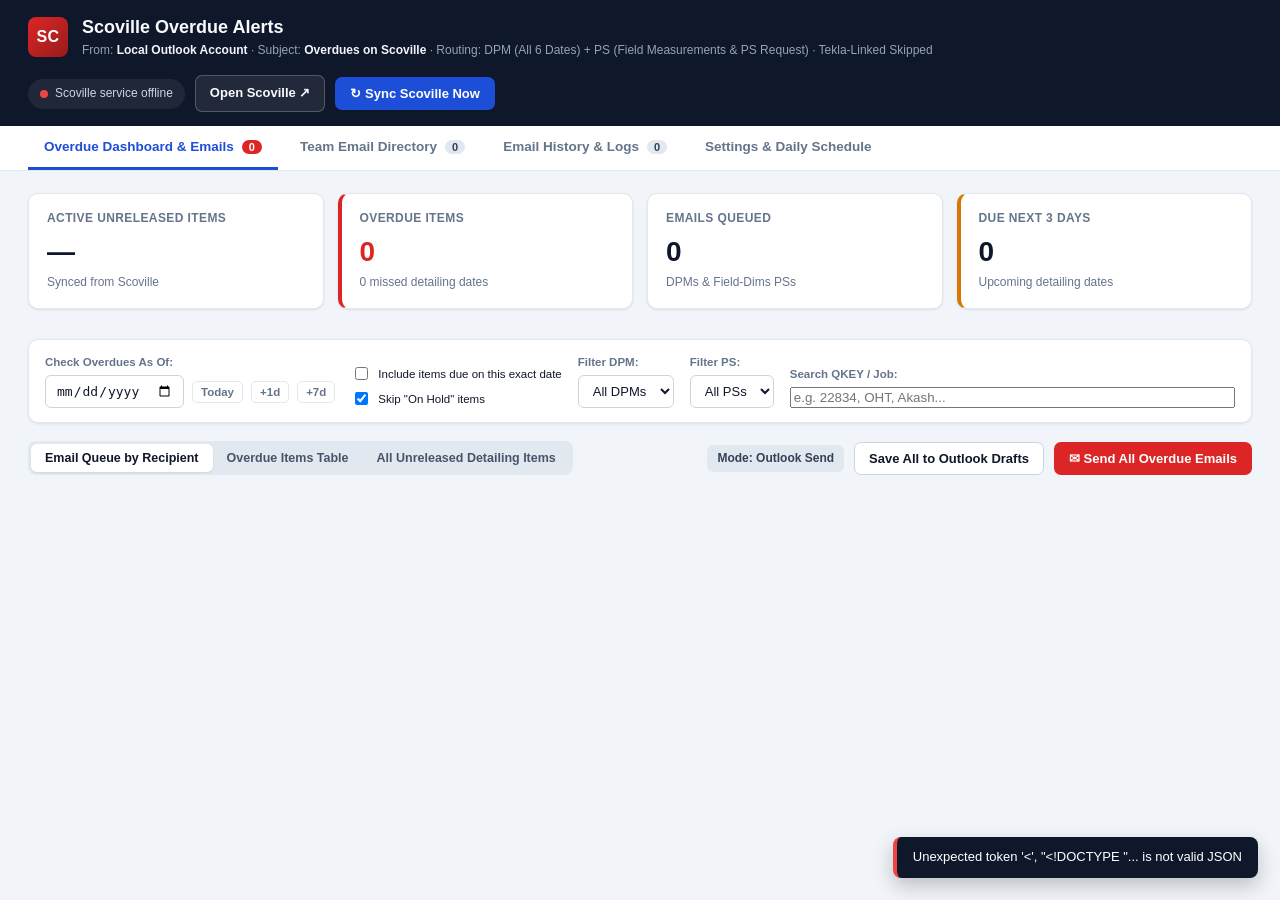
==== index.html @ 642a8f06 "Prevent browser password-manager autofill in search box and register Windows Startup auto-start" ====
<!DOCTYPE html>
<html lang="en">
<head>
  <meta charset="UTF-8" />
  <meta name="viewport" content="width=device-width, initial-scale=1.0" />
  <title>Scoville Overdue Detailing Alerts — QIWorks</title>
  <link rel="stylesheet" href="./static/style.css?v=6" />
</head>
<body>
  <header class="topbar">
    <div class="topbar-brand">
      <div class="brand-badge">SC</div>
      <div>
        <h1>Scoville Overdue Alerts</h1>
        <p class="subtitle">
          From: <strong id="hdrFromEmail">Local Outlook Account</strong> &middot;
          Subject: <strong id="hdrSubject">Overdues on Scoville</strong> &middot;
          Routing: <span>DPM (All 6 Dates) + PS (Field Measurements &amp; PS Request) &middot; Tekla-Linked Skipped</span>
        </p>
      </div>
    </div>
    <div class="topbar-actions">
      <div class="sync-meta">
        <span class="dot" id="syncStatusDot"></span>
        <span id="lastSyncText">Syncing Scoville...</span>
      </div>
      <a id="btnDownloadHelper" href="https://github.com/QIW-Detailing/Scoville-Overdue-Alerts/archive/refs/heads/main.zip" class="btn btn-outline" style="display:none;" title="Optional: Download &amp; run Setup-This-PC.bat once for live Scoville sync &amp; 1-click Outlook send">
        &#x2B07; PC Live-Sync Helper (.zip)
      </a>
      <a id="openScovilleLink" href="http://scoville:7555/admin/hot" target="_blank" rel="noopener" class="btn btn-outline">
        Open Scoville &nearr;
      </a>
      <button id="btnSyncNow" class="btn btn-primary">
        &#x21bb; Sync Scoville Now
      </button>
    </div>
  </header>

  <nav class="tabs-nav">
    <button class="tab-btn active" data-tab="dashboard">
      Overdue Dashboard &amp; Emails <span class="tab-pill" id="tabOverdueCount">0</span>
    </button>
    <button class="tab-btn" data-tab="directory">
      Team Email Directory <span class="tab-pill neutral" id="tabDirCount">0</span>
    </button>
    <button class="tab-btn" data-tab="logs">
      Email History &amp; Logs <span class="tab-pill neutral" id="tabLogsCount">0</span>
    </button>
    <button class="tab-btn" data-tab="settings">
      Settings &amp; Daily Schedule
    </button>
  </nav>

  <div id="toastContainer" class="toast-container"></div>

  <main class="container">
    <!-- TAB 1: DASHBOARD -->
    <section id="tab-dashboard" class="tab-panel active">
      <!-- KPI Strip -->
      <div class="kpi-grid">
        <div class="kpi-card">
          <div class="kpi-label">Active Unreleased Items</div>
          <div class="kpi-value" id="kpiTotalItems">—</div>
          <div class="kpi-foot" id="kpiOnHoldNote">Synced from Scoville</div>
        </div>
        <div class="kpi-card alert">
          <div class="kpi-label">Overdue Items</div>
          <div class="kpi-value" id="kpiOverdueItems">0</div>
          <div class="kpi-foot" id="kpiOverdueMilestones">0 missed detailing dates</div>
        </div>
        <div class="kpi-card">
          <div class="kpi-label">Emails Queued</div>
          <div class="kpi-value" id="kpiPacketsCount">0</div>
          <div class="kpi-foot">DPMs &amp; Field-Dims PSs</div>
        </div>
        <div class="kpi-card warn">
          <div class="kpi-label">Due Next 3 Days</div>
          <div class="kpi-value" id="kpiDueSoon">0</div>
          <div class="kpi-foot">Upcoming detailing dates</div>
        </div>
      </div>

      <!-- Milestone Breakdown Pills -->
      <div class="milestone-strip" id="milestoneBreakdownStrip"></div>

      <!-- Controls Bar -->
      <div class="controls-bar">
        <div class="control-group">
          <label for="asOfDateInput">Check Overdues As Of:</label>
          <div class="inline-row">
            <input type="date" id="asOfDateInput" />
            <button type="button" class="btn btn-xs btn-ghost" id="btnDateToday" title="Reset to Today">Today</button>
            <button type="button" class="btn btn-xs btn-ghost" id="btnDateTomorrow" title="Simulate Tomorrow (+1d)">+1d</button>
            <button type="button" class="btn btn-xs btn-ghost" id="btnDatePlus7" title="Simulate +7 Days Out to preview upcoming overdues">+7d</button>
          </div>
        </div>

        <div class="control-group checkboxes-col">
          <label class="chk-label">
            <input type="checkbox" id="chkIncludeDueToday" />
            <span>Include items due on this exact date</span>
          </label>
          <label class="chk-label">
            <input type="checkbox" id="chkExcludeOnHold" checked />
            <span>Skip "On Hold" items</span>
          </label>
        </div>

        <div class="control-group">
          <label for="filterDpm">Filter DPM:</label>
          <select id="filterDpm"><option value="">All DPMs</option></select>
        </div>

        <div class="control-group">
          <label for="filterPs">Filter PS:</label>
          <select id="filterPs"><option value="">All PSs</option></select>
        </div>

        <div class="control-group grow">
          <label for="filterSearch">Search QKEY / Job:</label>
          <input type="search" id="filterSearch" name="qkey_job_search_box" autocomplete="off" readonly onfocus="this.removeAttribute('readonly');" placeholder="e.g. 22834, OHT, Akash..." />
        </div>
      </div>

      <!-- Sub-view Toggle & Bulk Send -->
      <div class="subview-header">
        <div class="segmented">
          <button class="seg-btn active" data-subview="packets">Email Queue by Recipient</button>
          <button class="seg-btn" data-subview="overdue-table">Overdue Items Table</button>
          <button class="seg-btn" data-subview="all-table">All Unreleased Detailing Items</button>
        </div>
        <div class="bulk-send-actions">
          <span class="mode-indicator" id="activeDeliveryBadge">Mode: Outlook Send</span>
          <button id="btnDraftAll" class="btn btn-outline" title="Create ready-to-review drafts in your local Outlook Drafts folder">
            Save All to Outlook Drafts
          </button>
          <button id="btnSendAll" class="btn btn-danger">
            &#x2709; Send All Overdue Emails
          </button>
        </div>
      </div>

      <!-- Subview 1: Recipient Email Queue -->
      <div id="subview-packets" class="subview-panel active">
        <div id="packetsContainer" class="packets-grid"></div>
      </div>

      <!-- Subview 2 & 3: Items Table -->
      <div id="subview-table" class="subview-panel">
        <div class="table-wrap">
          <table class="data-table">
            <thead>
              <tr id="itemsTableHeadRow">
                <th>QKEY</th>
                <th>Job # &amp; Site</th>
                <th>Category / Sub Category</th>
                <th>DPM / PS</th>
                <th>Field Dims (FM)<br><small>DPM + PS</small></th>
                <th>DWG Complete<br><small>DPM</small></th>
                <th>Engineer Calcs<br><small>DPM</small></th>
                <th>Approval Subm.<br><small>DPM</small></th>
                <th>Release to Shop<br><small>DPM</small></th>
                <th>PS Request<br><small>DPM + PS</small></th>
                <th>Scoville</th>
              </tr>
            </thead>
            <tbody id="itemsTableBody"></tbody>
          </table>
        </div>
      </div>
    </section>

    <!-- TAB 2: TEAM DIRECTORY -->
    <section id="tab-directory" class="tab-panel">
      <div class="panel-card">
        <div class="panel-header">
          <div>
            <h2>Team Email Directory (DPM &amp; PS)</h2>
            <p class="muted">
              Scoville only stores first names. All discovered DPMs and PSs default to <strong>akanday@qiworks.com</strong> right now — update individual emails below whenever you're ready and click <strong>Save Directory</strong>.
            </p>
          </div>
          <div class="inline-row">
            <button id="btnSetAllDefaultEmail" class="btn btn-outline">Reset All to Default Email</button>
            <button id="btnSaveDirectory" class="btn btn-primary">Save Directory Changes</button>
          </div>
        </div>

        <div class="add-person-bar">
          <input type="text" id="newPersonName" placeholder="Add Name (exact match in Scoville)" />
          <input type="email" id="newPersonEmail" placeholder="person@qiworks.com" />
          <label class="chk-label"><input type="checkbox" id="newPersonDpm" checked /> DPM</label>
          <label class="chk-label"><input type="checkbox" id="newPersonPs" /> PS</label>
          <button id="btnAddPerson" class="btn btn-outline">+ Add Person</button>
        </div>

        <div class="table-wrap">
          <table class="data-table">
            <thead>
              <tr>
                <th>Scoville Name</th>
                <th>Roles Seen in Scoville</th>
                <th>Notification Rule</th>
                <th>Email Address</th>
                <th>Receive Alerts</th>
              </tr>
            </thead>
            <tbody id="directoryTableBody"></tbody>
          </table>
        </div>
      </div>
    </section>

    <!-- TAB 3: EMAIL LOGS -->
    <section id="tab-logs" class="tab-panel">
      <div class="panel-card">
        <div class="panel-header">
          <div>
            <h2>Sent, Draft &amp; Test Email History</h2>
            <p class="muted">Audit trail of every overdue alert sent, drafted in Outlook, or previewed.</p>
          </div>
          <div class="inline-row">
            <button id="btnClearErrorLogs" class="btn btn-outline">Clear Failed Logs</button>
            <button id="btnClearAllLogs" class="btn btn-danger">Clear All History</button>
            <button id="btnRefreshLogs" class="btn btn-outline">Refresh Logs</button>
          </div>
        </div>
        <div class="table-wrap">
          <table class="data-table">
            <thead>
              <tr>
                <th>Time</th>
                <th>Recipient</th>
                <th>To</th>
                <th>From</th>
                <th>Subject</th>
                <th>Items (QKEYs)</th>
                <th>Method / Status</th>
                <th>Actions</th>
              </tr>
            </thead>
            <tbody id="logsTableBody"></tbody>
          </table>
        </div>
      </div>
    </section>

    <!-- TAB 4: SETTINGS -->
    <section id="tab-settings" class="tab-panel">
      <div class="settings-grid">
        <div class="panel-card">
          <h3>Email Sender &amp; Delivery Method</h3>
          <p class="muted">Automatically sends from whichever Microsoft Outlook account is signed in on this computer.</p>

          <div class="form-row">
            <label>Optional Override "From" Email (leave blank to use signed-in Local Outlook)</label>
            <input type="email" id="setFromEmail" placeholder="Leave blank — uses local signed-in Outlook account" />
          </div>
          <div class="form-row">
            <label>From Display Name</label>
            <input type="text" id="setFromName" value="Scoville Detailing Alerts" />
          </div>
          <div class="form-row">
            <label>Email Subject</label>
            <input type="text" id="setEmailSubject" value="Overdues on Scoville" />
          </div>
          <div class="form-row">
            <label>Default / Fallback Recipient Email (for new DPM/PS names)</label>
            <input type="email" id="setDefaultEmail" value="akanday@qiworks.com" />
          </div>
          <div class="form-row">
            <label>Optional CC Emails (comma-separated)</label>
            <input type="text" id="setCcEmails" placeholder="e.g. manager@qiworks.com" />
          </div>
          <div class="form-row">
            <label>Email Grouping</label>
            <select id="setGroupingMode">
              <option value="digest">One Combined Digest Email per Person (Recommended)</option>
              <option value="per_item">Separate Email per Overdue QKEY Item</option>
            </select>
          </div>
          <div class="form-row">
            <label>Primary Delivery Method</label>
            <select id="setDeliveryMode">
              <option value="outlook_send">Local Microsoft Outlook Desktop — Send Immediately</option>
              <option value="outlook_draft">Local Microsoft Outlook Desktop — Save to Drafts Folder</option>
              <option value="smtp">SMTP Server (Microsoft 365 / Exchange Relay)</option>
              <option value="dry_run">Dry-Run / Log Only (Safe Testing Mode)</option>
            </select>
          </div>
          <div class="form-row" id="outlookOptionsBox">
            <label class="chk-label">
              <input type="checkbox" id="setOutlookBehalf" />
              <span>Override sender using "From" email above (leave unchecked to always send from signed-in Local Outlook)</span>
            </label>
            <small class="hint">When unchecked (recommended), emails automatically send from whichever local Outlook account is logged in on this computer.</small>
          </div>

          <div id="smtpOptionsBox" class="smtp-box">
            <h4>SMTP Server Configuration</h4>
            <div class="two-col">
              <div class="form-row">
                <label>SMTP Host</label>
                <input type="text" id="setSmtpHost" placeholder="smtp.office365.com" />
              </div>
              <div class="form-row">
                <label>SMTP Port</label>
                <input type="number" id="setSmtpPort" value="587" />
              </div>
            </div>
            <div class="two-col">
              <label class="chk-label"><input type="checkbox" id="setSmtpTls" checked /> Use STARTTLS (Port 587)</label>
              <label class="chk-label"><input type="checkbox" id="setSmtpSsl" /> Use SSL (Port 465)</label>
            </div>
            <div class="two-col">
              <div class="form-row">
                <label>SMTP Username</label>
                <input type="text" id="setSmtpUser" placeholder="detailing@qiworks.com" />
              </div>
              <div class="form-row">
                <label>SMTP Password / App Password</label>
                <input type="password" id="setSmtpPass" placeholder="Leave blank for unauthenticated relay" />
              </div>
            </div>
          </div>

          <hr class="sep" />
          <div class="test-send-box">
            <div>
              <strong>Test Email Delivery Now</strong>
              <p class="muted small">Sends a sample "Overdues on Scoville" email (using QKEY 22834) to verify your setup.</p>
            </div>
            <div class="inline-row">
              <input type="email" id="testEmailTarget" value="akanday@qiworks.com" />
              <button type="button" id="btnSendSampleTest" class="btn btn-outline">Send Sample Test</button>
            </div>
          </div>
        </div>

        <div class="settings-right-col">
          <div class="panel-card">
            <h3>Automatic Daily Schedule</h3>
            <p class="muted">Automatically sync Scoville and send overdue alerts once per day.</p>
            <div class="form-row">
              <label class="chk-label">
                <input type="checkbox" id="setScheduleEnabled" />
                <span><strong>Enable Automatic Daily Overdue Emails</strong></span>
              </label>
            </div>
            <div class="two-col">
              <div class="form-row">
                <label>Daily Send Time (24h Local)</label>
                <input type="time" id="setScheduleTime" value="08:00" />
              </div>
              <div class="form-row" style="justify-content:flex-end;">
                <label class="chk-label">
                  <input type="checkbox" id="setWeekdaysOnly" checked />
                  <span>Weekdays Only (Mon–Fri)</span>
                </label>
              </div>
            </div>
            <p class="hint" id="lastAutoRunHint">Last automatic run: Never</p>
          </div>

          <form class="panel-card" autocomplete="on" onsubmit="return false;">
            <h3>Scoville Connection</h3>
            <p class="muted">Read-only sync credentials for Scoville (`http://scoville:7555`).</p>
            <div class="form-row">
              <label>Scoville Base URL</label>
              <input type="url" id="setScovilleUrl" value="http://scoville:7555" autocomplete="off" />
            </div>
            <div class="form-row">
              <label>Scoville Login Email</label>
              <input type="email" id="setScovilleEmail" name="username" autocomplete="username" placeholder="your.name@qiworks.com" />
            </div>
            <div class="form-row">
              <label>Scoville Password</label>
              <input type="password" id="setScovillePassword" name="password" autocomplete="current-password" placeholder="Enter your Scoville password" />
            </div>
          </form>

          <div class="save-bar">
            <button id="btnSaveSettings" class="btn btn-primary btn-lg">Save All Settings</button>
          </div>
        </div>
      </div>
    </section>
  </main>

  <!-- EMAIL PREVIEW MODAL -->
  <div id="previewModal" class="modal-backdrop hidden">
    <div class="modal-dialog">
      <div class="modal-header">
        <div>
          <h3 id="modalTitle">Email Preview</h3>
          <div class="modal-meta" id="modalMeta"></div>
        </div>
        <div class="inline-row">
          <button id="modalBtnDraft" class="btn btn-outline">Save to Outlook Drafts</button>
          <button id="modalBtnSend" class="btn btn-danger">&#x2709; Send This Email</button>
          <button id="modalBtnClose" class="btn btn-ghost">&#x2715;</button>
        </div>
      </div>
      <div class="modal-body">
        <iframe id="previewIframe" title="Email HTML Preview"></iframe>
      </div>
    </div>
  </div>

  <script src="./static/standalone.js?v=11"></script>
  <script src="./static/app.js?v=11"></script>
</body>
</html>
---- static/style.css ----
:root {
  --bg: #f1f5f9;
  --surface: #ffffff;
  --border: #e2e8f0;
  --border-strong: #cbd5e1;
  --text: #0f172a;
  --text-muted: #64748b;
  --primary: #1d4ed8;
  --primary-hover: #1e40af;
  --danger: #dc2626;
  --danger-hover: #b91c1c;
  --danger-soft: #fef2f2;
  --warn: #d97706;
  --warn-soft: #fffbeb;
  --ok: #15803d;
  --ok-soft: #f0fdf4;
  --radius: 10px;
  --shadow: 0 1px 3px rgba(15, 23, 42, 0.06), 0 1px 2px rgba(15, 23, 42, 0.04);
}

* {
  box-sizing: border-box;
}

body {
  margin: 0;
  font-family: "Segoe UI", -apple-system, BlinkMacSystemFont, Roboto, sans-serif;
  background: var(--bg);
  color: var(--text);
  font-size: 14px;
  line-height: 1.45;
}

/* Header */
.topbar {
  background: #0f172a;
  color: #f8fafc;
  padding: 14px 28px;
  display: flex;
  align-items: center;
  justify-content: space-between;
  gap: 16px;
  flex-wrap: wrap;
}

.topbar-brand {
  display: flex;
  align-items: center;
  gap: 14px;
}

.brand-badge {
  width: 40px;
  height: 40px;
  border-radius: 8px;
  background: linear-gradient(135deg, #dc2626, #991b1b);
  display: flex;
  align-items: center;
  justify-content: center;
  font-weight: 800;
  font-size: 16px;
  letter-spacing: 0.5px;
  color: #fff;
}

.topbar h1 {
  margin: 0;
  font-size: 18px;
  font-weight: 700;
}

.subtitle {
  margin: 2px 0 0;
  font-size: 12px;
  color: #94a3b8;
}

.subtitle strong {
  color: #f1f5f9;
}

.topbar-actions {
  display: flex;
  align-items: center;
  gap: 10px;
}

.sync-meta {
  display: flex;
  align-items: center;
  gap: 7px;
  font-size: 12px;
  color: #cbd5e1;
  background: rgba(255, 255, 255, 0.07);
  padding: 6px 12px;
  border-radius: 999px;
}

.dot {
  width: 8px;
  height: 8px;
  border-radius: 50%;
  background: #22c55e;
}

.dot.syncing {
  background: #f59e0b;
  animation: pulse 1s infinite;
}

.dot.error {
  background: #ef4444;
}

@keyframes pulse {
  0%, 100% { opacity: 1; }
  50% { opacity: 0.35; }
}

/* Tabs */
.tabs-nav {
  background: var(--surface);
  border-bottom: 1px solid var(--border);
  padding: 0 28px;
  display: flex;
  gap: 6px;
  overflow-x: auto;
}

.tab-btn {
  background: none;
  border: none;
  border-bottom: 3px solid transparent;
  padding: 13px 16px;
  font-size: 13.5px;
  font-weight: 600;
  color: var(--text-muted);
  cursor: pointer;
  display: inline-flex;
  align-items: center;
  gap: 8px;
  transition: color 0.15s, border-color 0.15s;
}

.tab-btn:hover {
  color: var(--text);
}

.tab-btn.active {
  color: var(--primary);
  border-bottom-color: var(--primary);
}

.tab-pill {
  background: var(--danger);
  color: #fff;
  font-size: 11px;
  font-weight: 700;
  padding: 1px 7px;
  border-radius: 999px;
}

.tab-pill.neutral {
  background: #e2e8f0;
  color: #334155;
}

/* Layout */
.container {
  max-width: 1460px;
  margin: 0 auto;
  padding: 22px 28px 48px;
}

.tab-panel {
  display: none;
}

.tab-panel.active {
  display: block;
}

/* Buttons */
.btn {
  display: inline-flex;
  align-items: center;
  justify-content: center;
  gap: 6px;
  padding: 8px 14px;
  border-radius: 7px;
  font-size: 13px;
  font-weight: 600;
  cursor: pointer;
  border: 1px solid transparent;
  text-decoration: none;
  transition: background 0.15s, border-color 0.15s, opacity 0.15s;
}

.btn:disabled {
  opacity: 0.55;
  cursor: not-allowed;
}

.btn-primary {
  background: var(--primary);
  color: #fff;
}

.btn-primary:hover:not(:disabled) {
  background: var(--primary-hover);
}

.btn-danger {
  background: var(--danger);
  color: #fff;
}

.btn-danger:hover:not(:disabled) {
  background: var(--danger-hover);
}

.btn-outline {
  background: var(--surface);
  color: var(--text);
  border-color: var(--border-strong);
}

.topbar .btn-outline {
  background: rgba(255, 255, 255, 0.08);
  color: #f8fafc;
  border-color: rgba(255, 255, 255, 0.22);
}

.btn-outline:hover:not(:disabled) {
  background: #f8fafc;
}

.topbar .btn-outline:hover:not(:disabled) {
  background: rgba(255, 255, 255, 0.16);
}

.btn-ghost {
  background: transparent;
  color: var(--text-muted);
  border-color: var(--border);
}

.btn-ghost:hover:not(:disabled) {
  background: #f1f5f9;
  color: var(--text);
}

.btn-xs {
  padding: 4px 8px;
  font-size: 11.5px;
  border-radius: 5px;
}

.btn-lg {
  padding: 10px 20px;
  font-size: 14px;
}

/* KPI Grid */
.kpi-grid {
  display: grid;
  grid-template-columns: repeat(auto-fit, minmax(220px, 1fr));
  gap: 14px;
  margin-bottom: 14px;
}

.kpi-card {
  background: var(--surface);
  border: 1px solid var(--border);
  border-radius: var(--radius);
  padding: 16px 18px;
  box-shadow: var(--shadow);
}

.kpi-card.alert {
  border-left: 4px solid var(--danger);
}

.kpi-card.warn {
  border-left: 4px solid var(--warn);
}

.kpi-label {
  font-size: 12px;
  font-weight: 600;
  text-transform: uppercase;
  letter-spacing: 0.4px;
  color: var(--text-muted);
}

.kpi-value {
  font-size: 28px;
  font-weight: 800;
  margin: 4px 0 2px;
}

.kpi-card.alert .kpi-value {
  color: var(--danger);
}

.kpi-foot {
  font-size: 12px;
  color: var(--text-muted);
}

/* Milestone Breakdown Strip */
.milestone-strip {
  display: flex;
  flex-wrap: wrap;
  align-items: center;
  gap: 10px;
  margin-bottom: 16px;
}

.ms-divider {
  width: 2px;
  height: 26px;
  background: var(--border-strong);
  margin: 0 4px;
}

.ms-chip.zero-chip {
  border-color: #c7d2fe;
  background: #f8fafc;
}

.ms-chip.zero-chip.active {
  background: #eef2ff;
  border-color: #4338ca;
  color: #312e81;
  font-weight: 700;
}

.ms-chip .count.zero-hot {
  background: #eef2ff;
  color: #4338ca;
  border: 1px solid #c7d2fe;
}

.badge-zero {
  background: #eef2ff;
  color: #3730a3;
  border: 1px solid #c7d2fe;
}

.ms-chip {
  background: var(--surface);
  border: 1px solid var(--border);
  border-radius: 999px;
  padding: 6px 13px;
  font-size: 12.5px;
  display: inline-flex;
  align-items: center;
  gap: 8px;
  cursor: pointer;
  user-select: none;
  transition: border-color 0.15s, background 0.15s;
}

.ms-chip:hover {
  border-color: var(--primary);
}

.ms-chip.active {
  background: #eff6ff;
  border-color: var(--primary);
  color: var(--primary);
  font-weight: 600;
}

.ms-chip .count {
  background: #e2e8f0;
  color: #334155;
  padding: 1px 7px;
  border-radius: 999px;
  font-weight: 700;
  font-size: 11px;
}

.ms-chip .count.hot {
  background: var(--danger-soft);
  color: var(--danger);
  border: 1px solid #fecaca;
}

/* Controls Bar */
.controls-bar {
  background: var(--surface);
  border: 1px solid var(--border);
  border-radius: var(--radius);
  padding: 14px 16px;
  display: flex;
  flex-wrap: wrap;
  align-items: flex-end;
  gap: 16px;
  margin-bottom: 18px;
  box-shadow: var(--shadow);
}

.control-group {
  display: flex;
  flex-direction: column;
  gap: 5px;
}

.control-group.grow {
  flex: 1;
  min-width: 200px;
}

.control-group label {
  font-size: 11.5px;
  font-weight: 600;
  color: var(--text-muted);
}

.checkboxes-col {
  justify-content: center;
  gap: 6px;
}

.chk-label {
  display: inline-flex;
  align-items: center;
  gap: 7px;
  font-size: 12.5px;
  color: var(--text) !important;
  font-weight: 500 !important;
  cursor: pointer;
}

input[type="text"],
input[type="email"],
input[type="url"],
input[type="password"],
input[type="date"],
input[type="time"],
input[type="number"],
select {
  padding: 7px 10px;
  border: 1px solid var(--border-strong);
  border-radius: 6px;
  font-size: 13px;
  background: #fff;
  color: var(--text);
}

input:focus,
select:focus {
  outline: 2px solid #93c5fd;
  border-color: var(--primary);
}

.inline-row {
  display: flex;
  align-items: center;
  gap: 8px;
  flex-wrap: wrap;
}

/* Subview Header */
.subview-header {
  display: flex;
  align-items: center;
  justify-content: space-between;
  flex-wrap: wrap;
  gap: 12px;
  margin-bottom: 14px;
}

.segmented {
  display: inline-flex;
  background: #e2e8f0;
  padding: 3px;
  border-radius: 8px;
}

.seg-btn {
  border: none;
  background: transparent;
  padding: 7px 14px;
  border-radius: 6px;
  font-size: 12.5px;
  font-weight: 600;
  color: #475569;
  cursor: pointer;
}

.seg-btn.active {
  background: #fff;
  color: var(--text);
  box-shadow: 0 1px 2px rgba(0, 0, 0, 0.08);
}

.bulk-send-actions {
  display: flex;
  align-items: center;
  gap: 10px;
  flex-wrap: wrap;
}

.mode-indicator {
  font-size: 12px;
  font-weight: 600;
  color: #334155;
  background: #e2e8f0;
  padding: 5px 10px;
  border-radius: 6px;
}

.subview-panel {
  display: none;
}

.subview-panel.active {
  display: block;
}

/* Packets Grid */
.packets-grid {
  display: grid;
  grid-template-columns: repeat(auto-fill, minmax(430px, 1fr));
  gap: 14px;
}

.packet-card {
  background: var(--surface);
  border: 1px solid var(--border);
  border-radius: var(--radius);
  padding: 16px 18px;
  box-shadow: var(--shadow);
  display: flex;
  flex-direction: column;
  gap: 12px;
}

.packet-top {
  display: flex;
  justify-content: space-between;
  align-items: flex-start;
  gap: 10px;
}

.packet-title {
  font-size: 15px;
  font-weight: 700;
  margin: 0;
  display: flex;
  align-items: center;
  gap: 8px;
}

.role-tag {
  font-size: 11px;
  padding: 2px 8px;
  border-radius: 999px;
  font-weight: 700;
  background: #dbeafe;
  color: #1e40af;
}

.role-tag.ps {
  background: #ffedd5;
  color: #9a3412;
}

.packet-email {
  font-size: 12.5px;
  color: var(--text-muted);
  margin-top: 2px;
}

.packet-items-list {
  border-top: 1px solid var(--border);
  border-bottom: 1px solid var(--border);
  padding: 8px 0;
  max-height: 220px;
  overflow-y: auto;
  display: flex;
  flex-direction: column;
  gap: 8px;
}

.pkt-item-row {
  display: flex;
  justify-content: space-between;
  align-items: flex-start;
  gap: 10px;
  font-size: 12.5px;
}

.pkt-qkey {
  font-weight: 700;
  color: var(--primary);
  text-decoration: none;
}

.pkt-qkey:hover {
  text-decoration: underline;
}

.pkt-badges {
  display: flex;
  flex-wrap: wrap;
  gap: 4px;
  justify-content: flex-end;
}

.packet-actions {
  display: flex;
  justify-content: flex-end;
  gap: 8px;
}

/* Empty State */
.empty-state {
  grid-column: 1 / -1;
  background: var(--surface);
  border: 1px dashed var(--border-strong);
  border-radius: var(--radius);
  padding: 38px 24px;
  text-align: center;
}

.empty-state h3 {
  margin: 0 0 6px;
  font-size: 17px;
}

.empty-state p {
  margin: 0 auto 14px;
  max-width: 580px;
  color: var(--text-muted);
}

/* Tables */
.panel-card {
  background: var(--surface);
  border: 1px solid var(--border);
  border-radius: var(--radius);
  padding: 20px;
  box-shadow: var(--shadow);
  margin-bottom: 18px;
}

.panel-header {
  display: flex;
  justify-content: space-between;
  align-items: flex-start;
  gap: 16px;
  flex-wrap: wrap;
  margin-bottom: 16px;
}

.panel-header h2, .panel-card h3 {
  margin: 0 0 4px;
}

.muted {
  color: var(--text-muted);
  margin: 0;
}

.small {
  font-size: 12px;
}

.table-wrap {
  background: var(--surface);
  border: 1px solid var(--border);
  border-radius: var(--radius);
  overflow-x: auto;
}

.panel-card .table-wrap {
  border-radius: 8px;
}

.data-table {
  width: 100%;
  border-collapse: collapse;
  font-size: 13px;
}

.data-table th {
  background: #f8fafc;
  color: #475569;
  text-align: left;
  font-size: 11.5px;
  text-transform: uppercase;
  letter-spacing: 0.35px;
  padding: 10px 12px;
  border-bottom: 2px solid var(--border);
  white-space: nowrap;
}

.data-table th small {
  color: #94a3b8;
  font-weight: 500;
  text-transform: none;
}

.data-table td {
  padding: 10px 12px;
  border-bottom: 1px solid var(--border);
  vertical-align: top;
}

.data-table tr:hover td {
  background: #f8fafc;
}

/* Milestone Badges in Table */
.badge {
  display: inline-block;
  padding: 3px 8px;
  border-radius: 5px;
  font-size: 11.5px;
  font-weight: 600;
  white-space: nowrap;
}

.badge-overdue {
  background: var(--danger-soft);
  color: #991b1b;
  border: 1px solid #fecaca;
}

.badge-fm-overdue {
  background: #fff7ed;
  color: #9a3412;
  border: 1px solid #fdba74;
}

.badge-soon {
  background: var(--warn-soft);
  color: #92400e;
  border: 1px solid #fde68a;
}

.badge-ok {
  background: var(--ok-soft);
  color: var(--ok);
  border: 1px solid #bbf7d0;
}

.badge-sched {
  background: #f1f5f9;
  color: #334155;
}

.badge-none {
  color: #94a3b8;
  font-weight: 400;
}

/* Directory */
.add-person-bar {
  display: flex;
  flex-wrap: wrap;
  gap: 10px;
  align-items: center;
  padding: 12px;
  background: #f8fafc;
  border: 1px solid var(--border);
  border-radius: 8px;
  margin-bottom: 14px;
}

/* Settings */
.settings-grid {
  display: grid;
  grid-template-columns: 1.25fr 1fr;
  gap: 18px;
  align-items: start;
}

@media (max-width: 980px) {
  .settings-grid {
    grid-template-columns: 1fr;
  }
}

.form-row {
  display: flex;
  flex-direction: column;
  gap: 5px;
  margin-top: 12px;
}

.form-row label {
  font-size: 12.5px;
  font-weight: 600;
  color: #334155;
}

.two-col {
  display: grid;
  grid-template-columns: 1fr 1fr;
  gap: 12px;
  margin-top: 8px;
}

.smtp-box {
  margin-top: 14px;
  padding: 14px;
  background: #f8fafc;
  border: 1px solid var(--border);
  border-radius: 8px;
}

.smtp-box h4 {
  margin: 0 0 6px;
  font-size: 13px;
}

.hint {
  font-size: 12px;
  color: var(--text-muted);
  margin: 4px 0 0;
}

.sep {
  border: none;
  border-top: 1px solid var(--border);
  margin: 18px 0;
}

.test-send-box {
  display: flex;
  justify-content: space-between;
  align-items: center;
  flex-wrap: wrap;
  gap: 12px;
}

.save-bar {
  display: flex;
  justify-content: flex-end;
}

/* Modal */
.modal-backdrop {
  position: fixed;
  inset: 0;
  background: rgba(15, 23, 42, 0.6);
  display: flex;
  align-items: center;
  justify-content: center;
  padding: 24px;
  z-index: 1000;
}

.modal-backdrop.hidden {
  display: none;
}

.modal-dialog {
  background: var(--surface);
  width: 100%;
  max-width: 1020px;
  height: 86vh;
  border-radius: 12px;
  display: flex;
  flex-direction: column;
  overflow: hidden;
  box-shadow: 0 20px 40px rgba(0, 0, 0, 0.25);
}

.modal-header {
  padding: 14px 20px;
  border-bottom: 1px solid var(--border);
  display: flex;
  justify-content: space-between;
  align-items: center;
  gap: 14px;
}

.modal-header h3 {
  margin: 0;
  font-size: 16px;
}

.modal-meta {
  font-size: 12px;
  color: var(--text-muted);
  margin-top: 3px;
}

.modal-body {
  flex: 1;
  background: #cbd5e1;
}

#previewIframe {
  width: 100%;
  height: 100%;
  border: none;
  background: #f1f5f9;
}

/* Toast */
.toast-container {
  position: fixed;
  bottom: 22px;
  right: 22px;
  display: flex;
  flex-direction: column;
  gap: 8px;
  z-index: 1200;
}

.toast {
  background: #0f172a;
  color: #fff;
  padding: 11px 16px;
  border-radius: 8px;
  font-size: 13px;
  box-shadow: 0 8px 20px rgba(0, 0, 0, 0.22);
  max-width: 420px;
  border-left: 4px solid #3b82f6;
}

.toast.ok {
  border-left-color: #22c55e;
}

.toast.err {
  border-left-color: #ef4444;
}
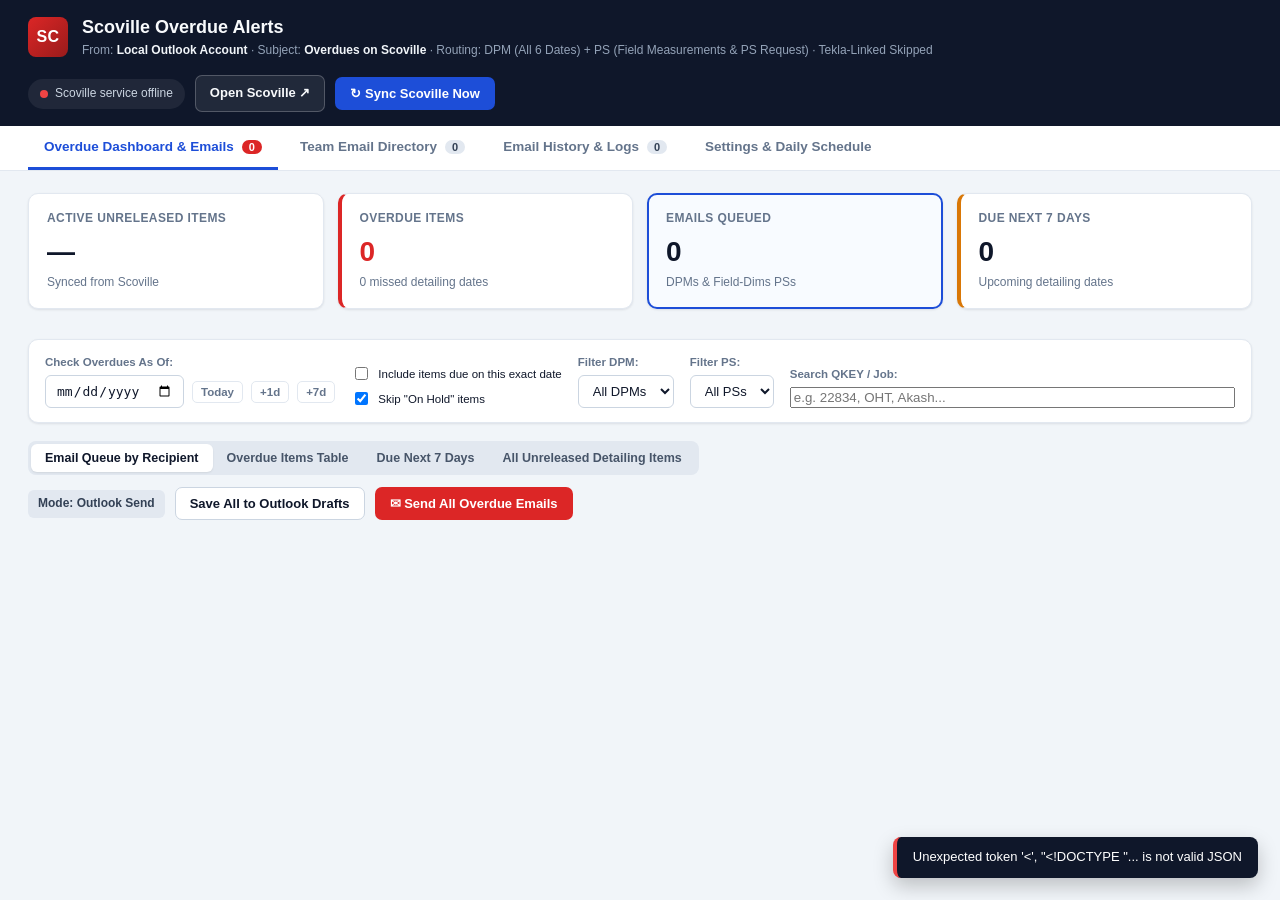
==== commit b7a3eeab: "Make all KPI cards clickable and add Due Next 7 Days default with Custom lookahead window" ====
--- a/index.html
+++ b/index.html
@@ -4,7 +4,7 @@
   <meta charset="UTF-8" />
   <meta name="viewport" content="width=device-width, initial-scale=1.0" />
   <title>Scoville Overdue Detailing Alerts — QIWorks</title>
-  <link rel="stylesheet" href="./static/style.css?v=6" />
+  <link rel="stylesheet" href="./static/style.css?v=7" />
 </head>
 <body>
   <header class="topbar">
@@ -56,27 +56,27 @@
   <main class="container">
     <!-- TAB 1: DASHBOARD -->
     <section id="tab-dashboard" class="tab-panel active">
-      <!-- KPI Strip -->
+      <!-- KPI Strip (Click any card to open its items) -->
       <div class="kpi-grid">
-        <div class="kpi-card">
+        <div class="kpi-card clickable" id="kpiCardActive" data-kpi-subview="all-table" title="Click to view all active unreleased items">
           <div class="kpi-label">Active Unreleased Items</div>
           <div class="kpi-value" id="kpiTotalItems">—</div>
           <div class="kpi-foot" id="kpiOnHoldNote">Synced from Scoville</div>
         </div>
-        <div class="kpi-card alert">
+        <div class="kpi-card alert clickable" id="kpiCardOverdue" data-kpi-subview="overdue-table" title="Click to view overdue items table">
           <div class="kpi-label">Overdue Items</div>
           <div class="kpi-value" id="kpiOverdueItems">0</div>
           <div class="kpi-foot" id="kpiOverdueMilestones">0 missed detailing dates</div>
         </div>
-        <div class="kpi-card">
+        <div class="kpi-card clickable active-kpi" id="kpiCardQueued" data-kpi-subview="packets" title="Click to view queued emails by recipient">
           <div class="kpi-label">Emails Queued</div>
           <div class="kpi-value" id="kpiPacketsCount">0</div>
           <div class="kpi-foot">DPMs &amp; Field-Dims PSs</div>
         </div>
-        <div class="kpi-card warn">
-          <div class="kpi-label">Due Next 3 Days</div>
+        <div class="kpi-card warn clickable" id="kpiCardDueSoon" data-kpi-subview="due-soon-table" title="Click to view items due in the next 7 days (or custom days)">
+          <div class="kpi-label" id="kpiDueSoonLabel">Due Next 7 Days</div>
           <div class="kpi-value" id="kpiDueSoon">0</div>
-          <div class="kpi-foot">Upcoming detailing dates</div>
+          <div class="kpi-foot" id="kpiDueSoonFoot">Upcoming detailing dates</div>
         </div>
       </div>
 
@@ -127,6 +127,7 @@
         <div class="segmented">
           <button class="seg-btn active" data-subview="packets">Email Queue by Recipient</button>
           <button class="seg-btn" data-subview="overdue-table">Overdue Items Table</button>
+          <button class="seg-btn" data-subview="due-soon-table" id="segBtnDueSoon">Due Next 7 Days</button>
           <button class="seg-btn" data-subview="all-table">All Unreleased Detailing Items</button>
         </div>
         <div class="bulk-send-actions">
@@ -145,8 +146,28 @@
         <div id="packetsContainer" class="packets-grid"></div>
       </div>
 
-      <!-- Subview 2 & 3: Items Table -->
+      <!-- Subview 2, 3 & 4: Items Table -->
       <div id="subview-table" class="subview-panel">
+        <div id="dueSoonToolbar" class="due-soon-toolbar hidden">
+          <div class="due-soon-left">
+            <strong>Show Items Due In:</strong>
+            <select id="dueSoonPresetSelect">
+              <option value="7" selected>Next 7 Days (Default)</option>
+              <option value="3">Next 3 Days</option>
+              <option value="14">Next 14 Days</option>
+              <option value="30">Next 30 Days</option>
+              <option value="custom">Custom...</option>
+            </select>
+            <div id="dueSoonCustomWrap" class="inline-row hidden">
+              <input type="number" id="dueSoonCustomInput" min="1" max="365" value="7" style="width:84px;" />
+              <span>days</span>
+              <button type="button" class="btn btn-xs btn-primary" id="btnApplyCustomDueSoon">Apply</button>
+            </div>
+          </div>
+          <div class="due-soon-summary" id="dueSoonToolbarSummary">
+            Upcoming schedule items due within 7 days
+          </div>
+        </div>
         <div class="table-wrap">
           <table class="data-table">
             <thead>
@@ -407,7 +428,7 @@
     </div>
   </div>
 
-  <script src="./static/standalone.js?v=11"></script>
-  <script src="./static/app.js?v=11"></script>
+  <script src="./static/standalone.js?v=12"></script>
+  <script src="./static/app.js?v=12"></script>
 </body>
 </html>
--- a/static/style.css
+++ b/static/style.css
@@ -277,6 +277,62 @@
   box-shadow: var(--shadow);
 }
 
+.kpi-card.clickable {
+  cursor: pointer;
+  user-select: none;
+  transition: transform 0.14s ease, box-shadow 0.14s ease, border-color 0.14s ease, background 0.14s ease;
+}
+
+.kpi-card.clickable:hover {
+  transform: translateY(-2px);
+  border-color: var(--primary);
+  box-shadow: 0 6px 16px rgba(15, 23, 42, 0.08);
+}
+
+.kpi-card.clickable.active-kpi {
+  outline: 2px solid var(--primary);
+  outline-offset: -2px;
+  background: #f8fbff;
+}
+
+.kpi-card.warn.clickable.active-kpi {
+  outline-color: var(--warn);
+  background: #fffbeb;
+}
+
+.kpi-card.alert.clickable.active-kpi {
+  outline-color: var(--danger);
+  background: #fff5f5;
+}
+
+.due-soon-toolbar {
+  display: flex;
+  flex-wrap: wrap;
+  align-items: center;
+  justify-content: space-between;
+  gap: 12px;
+  background: #fffbeb;
+  border: 1px solid #fde68a;
+  border-radius: var(--radius);
+  padding: 11px 16px;
+  margin-bottom: 12px;
+}
+
+.due-soon-left {
+  display: flex;
+  flex-wrap: wrap;
+  align-items: center;
+  gap: 10px;
+  font-size: 13px;
+  color: #78350f;
+}
+
+.due-soon-summary {
+  font-size: 12.5px;
+  font-weight: 600;
+  color: #92400e;
+}
+
 .kpi-card.alert {
   border-left: 4px solid var(--danger);
 }
@@ -933,3 +989,7 @@
 .toast.err {
   border-left-color: #ef4444;
 }
+
+.hidden {
+  display: none !important;
+}
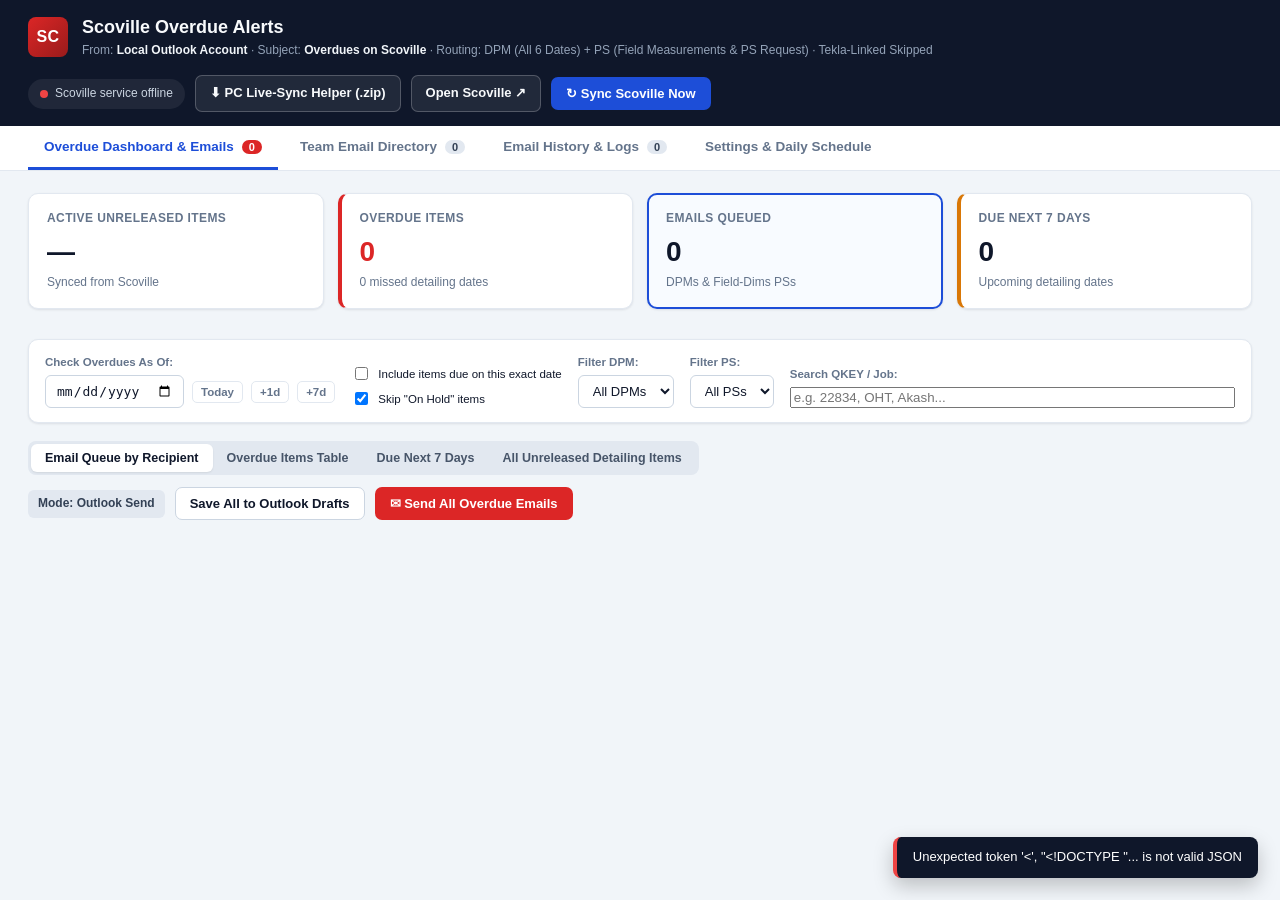
==== commit de864a1d: "Always show PC Helper .zip button (highlight when update available) and add 1-click Update-This-PC.b" ====
--- a/index.html
+++ b/index.html
@@ -24,7 +24,7 @@
         <span class="dot" id="syncStatusDot"></span>
         <span id="lastSyncText">Syncing Scoville...</span>
       </div>
-      <a id="btnDownloadHelper" href="https://github.com/QIW-Detailing/Scoville-Overdue-Alerts/archive/refs/heads/main.zip" class="btn btn-outline" style="display:none;" title="Optional: Download &amp; run Setup-This-PC.bat once for live Scoville sync &amp; 1-click Outlook send">
+      <a id="btnDownloadHelper" href="https://github.com/QIW-Detailing/Scoville-Overdue-Alerts/archive/refs/heads/main.zip" class="btn btn-outline" title="Download &amp; run Setup-This-PC.bat for live Scoville sync &amp; 1-click Outlook send">
         &#x2B07; PC Live-Sync Helper (.zip)
       </a>
       <a id="openScovilleLink" href="http://scoville:7555/admin/hot" target="_blank" rel="noopener" class="btn btn-outline">
@@ -428,7 +428,7 @@
     </div>
   </div>
 
-  <script src="./static/standalone.js?v=12"></script>
-  <script src="./static/app.js?v=12"></script>
+  <script src="./static/standalone.js?v=13"></script>
+  <script src="./static/app.js?v=13"></script>
 </body>
 </html>
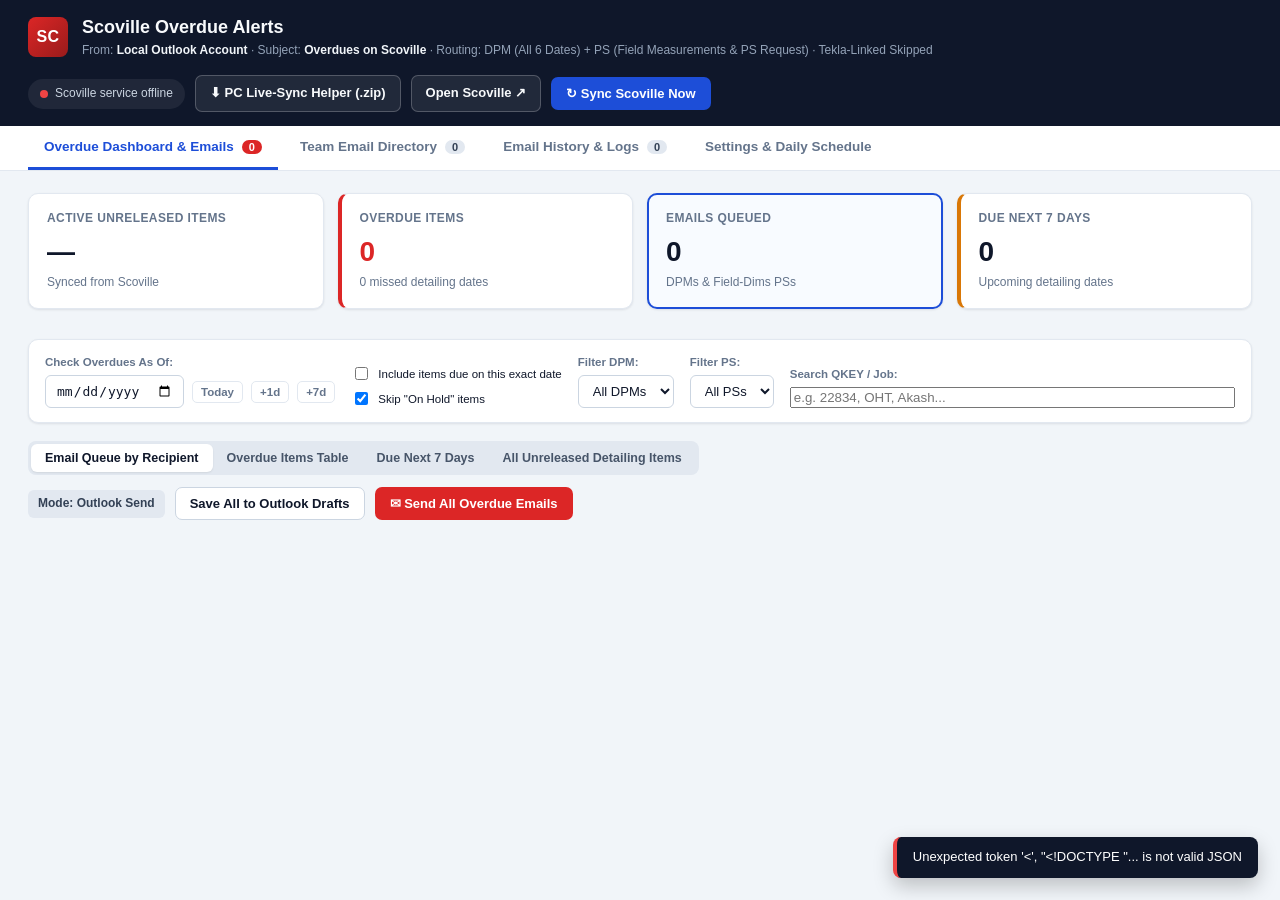
==== commit fdbdc778: "Support non-admin Scoville accounts (/my/any_due_date and /my/release_to_shop routes)" ====
--- a/index.html
+++ b/index.html
@@ -428,7 +428,7 @@
     </div>
   </div>
 
-  <script src="./static/standalone.js?v=13"></script>
-  <script src="./static/app.js?v=13"></script>
+  <script src="./static/standalone.js?v=14"></script>
+  <script src="./static/app.js?v=14"></script>
 </body>
 </html>
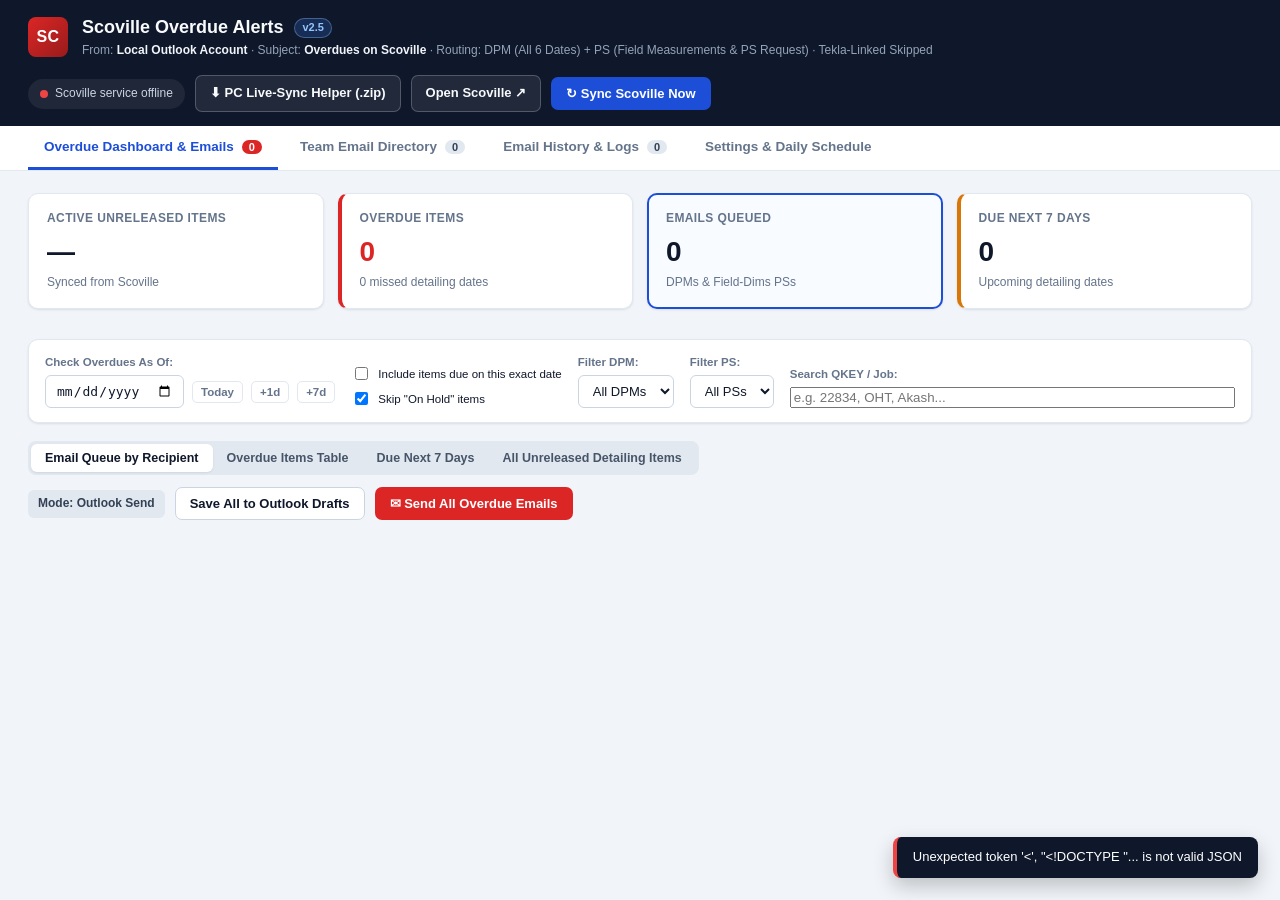
==== commit ef6676f1: "Forcefully terminate stale port-5055 helper processes, disable HTML caching, and show v2.5 + outdate" ====
--- a/index.html
+++ b/index.html
@@ -3,15 +3,18 @@
 <head>
   <meta charset="UTF-8" />
   <meta name="viewport" content="width=device-width, initial-scale=1.0" />
+  <meta http-equiv="Cache-Control" content="no-cache, no-store, must-revalidate" />
+  <meta http-equiv="Pragma" content="no-cache" />
+  <meta http-equiv="Expires" content="0" />
   <title>Scoville Overdue Detailing Alerts — QIWorks</title>
-  <link rel="stylesheet" href="./static/style.css?v=7" />
+  <link rel="stylesheet" href="./static/style.css?v=15" />
 </head>
 <body>
   <header class="topbar">
     <div class="topbar-brand">
       <div class="brand-badge">SC</div>
       <div>
-        <h1>Scoville Overdue Alerts</h1>
+        <h1>Scoville Overdue Alerts <span class="ver-pill">v2.5</span></h1>
         <p class="subtitle">
           From: <strong id="hdrFromEmail">Local Outlook Account</strong> &middot;
           Subject: <strong id="hdrSubject">Overdues on Scoville</strong> &middot;
@@ -54,6 +57,16 @@
   <div id="toastContainer" class="toast-container"></div>
 
   <main class="container">
+    <div id="outdatedHelperBanner" class="outdated-banner hidden">
+      <div>
+        <strong>&#x26A0; Outdated Background Helper Running on This PC!</strong><br />
+        <span>Your browser opened the new dashboard, but your computer is still running an older background helper on port 5055 (missing non-admin Scoville sync &amp; 7-day updates). Download the latest <code>.zip</code>, <strong>Extract All</strong>, and double-click <strong>Setup-This-PC</strong> once to replace the old background process.</span>
+      </div>
+      <a href="https://github.com/QIW-Detailing/Scoville-Overdue-Alerts/archive/refs/heads/main.zip" class="btn btn-primary">
+        &#x2B06; Download Latest Helper (.zip)
+      </a>
+    </div>
+
     <!-- TAB 1: DASHBOARD -->
     <section id="tab-dashboard" class="tab-panel active">
       <!-- KPI Strip (Click any card to open its items) -->
@@ -428,7 +441,7 @@
     </div>
   </div>
 
-  <script src="./static/standalone.js?v=14"></script>
-  <script src="./static/app.js?v=14"></script>
+  <script src="./static/standalone.js?v=15"></script>
+  <script src="./static/app.js?v=15"></script>
 </body>
 </html>
--- a/static/style.css
+++ b/static/style.css
@@ -993,3 +993,31 @@
 .hidden {
   display: none !important;
 }
+
+.ver-pill {
+  display: inline-block;
+  font-size: 11px;
+  font-weight: 700;
+  color: #93c5fd;
+  background: rgba(59, 130, 246, 0.22);
+  border: 1px solid rgba(147, 197, 253, 0.35);
+  padding: 1px 7px;
+  border-radius: 999px;
+  vertical-align: middle;
+  margin-left: 6px;
+}
+
+.outdated-banner {
+  background: #fffbeb;
+  border: 2px solid #f59e0b;
+  border-radius: 10px;
+  padding: 13px 18px;
+  margin-bottom: 16px;
+  display: flex;
+  flex-wrap: wrap;
+  align-items: center;
+  justify-content: space-between;
+  gap: 12px;
+  color: #78350f;
+  font-size: 13px;
+}
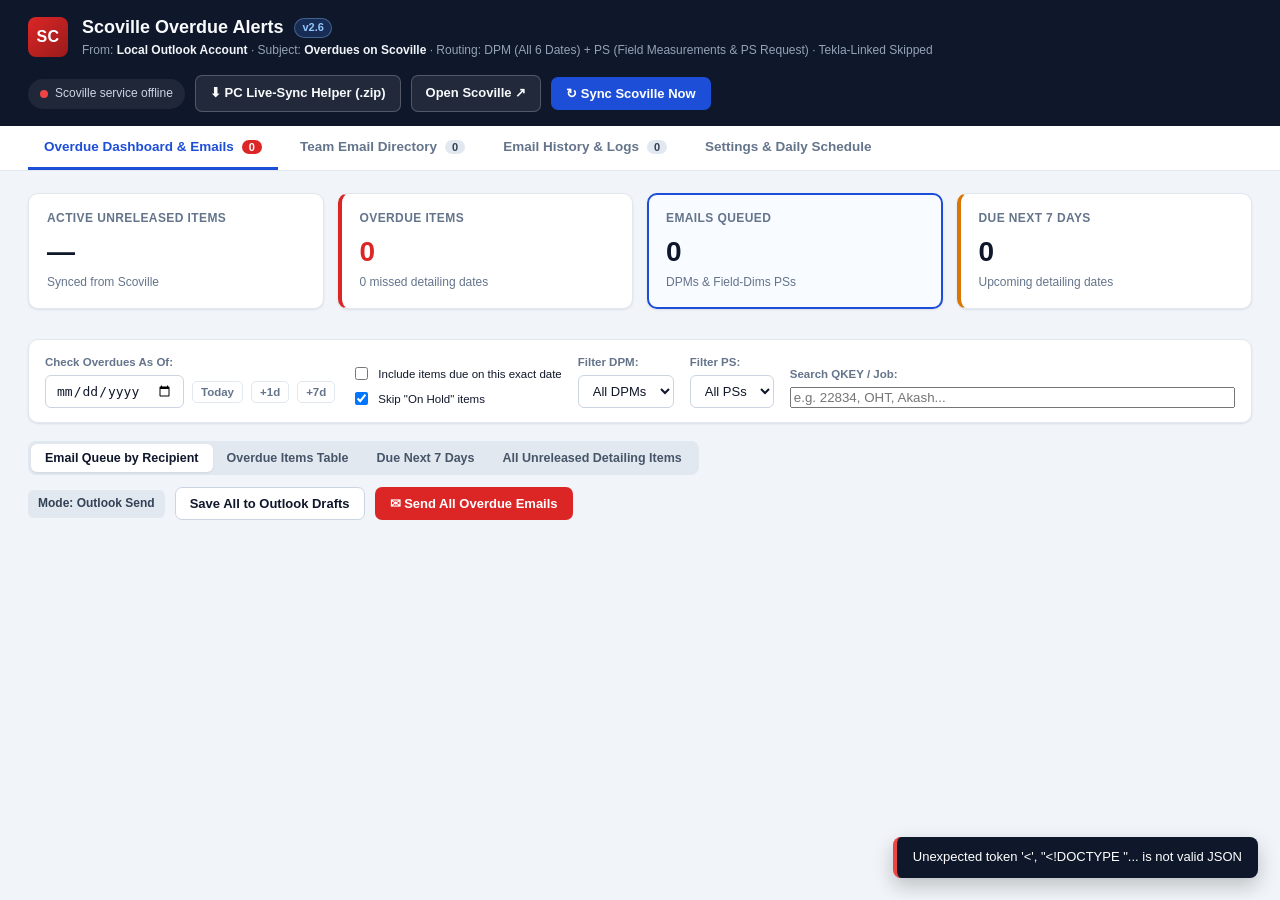
==== commit 2b5d98b1: "Add Missing BOM (>2h) tracker scanning /viewShopWIP and Outlook Detailing Mailbox" ====
--- a/index.html
+++ b/index.html
@@ -7,14 +7,14 @@
   <meta http-equiv="Pragma" content="no-cache" />
   <meta http-equiv="Expires" content="0" />
   <title>Scoville Overdue Detailing Alerts — QIWorks</title>
-  <link rel="stylesheet" href="./static/style.css?v=15" />
+  <link rel="stylesheet" href="./static/style.css?v=16" />
 </head>
 <body>
   <header class="topbar">
     <div class="topbar-brand">
       <div class="brand-badge">SC</div>
       <div>
-        <h1>Scoville Overdue Alerts <span class="ver-pill">v2.5</span></h1>
+        <h1>Scoville Overdue Alerts <span class="ver-pill">v2.6</span></h1>
         <p class="subtitle">
           From: <strong id="hdrFromEmail">Local Outlook Account</strong> &middot;
           Subject: <strong id="hdrSubject">Overdues on Scoville</strong> &middot;
@@ -441,7 +441,7 @@
     </div>
   </div>
 
-  <script src="./static/standalone.js?v=15"></script>
-  <script src="./static/app.js?v=15"></script>
+  <script src="./static/standalone.js?v=16"></script>
+  <script src="./static/app.js?v=16"></script>
 </body>
 </html>
--- a/static/style.css
+++ b/static/style.css
@@ -404,6 +404,30 @@
   border: 1px solid #c7d2fe;
 }
 
+.ms-chip.bom-chip {
+  border-color: #fed7aa;
+  background: #fffaf5;
+}
+
+.ms-chip.bom-chip.active {
+  background: #ffedd5;
+  border-color: #c2410c;
+  color: #7c2d12;
+  font-weight: 700;
+}
+
+.ms-chip .count.bom-hot {
+  background: #ffedd5;
+  color: #9a3412;
+  border: 1px solid #fdba74;
+}
+
+.badge-bom {
+  background: #fff7ed;
+  color: #9a3412;
+  border: 1px solid #fdba74;
+}
+
 .ms-chip {
   background: var(--surface);
   border: 1px solid var(--border);
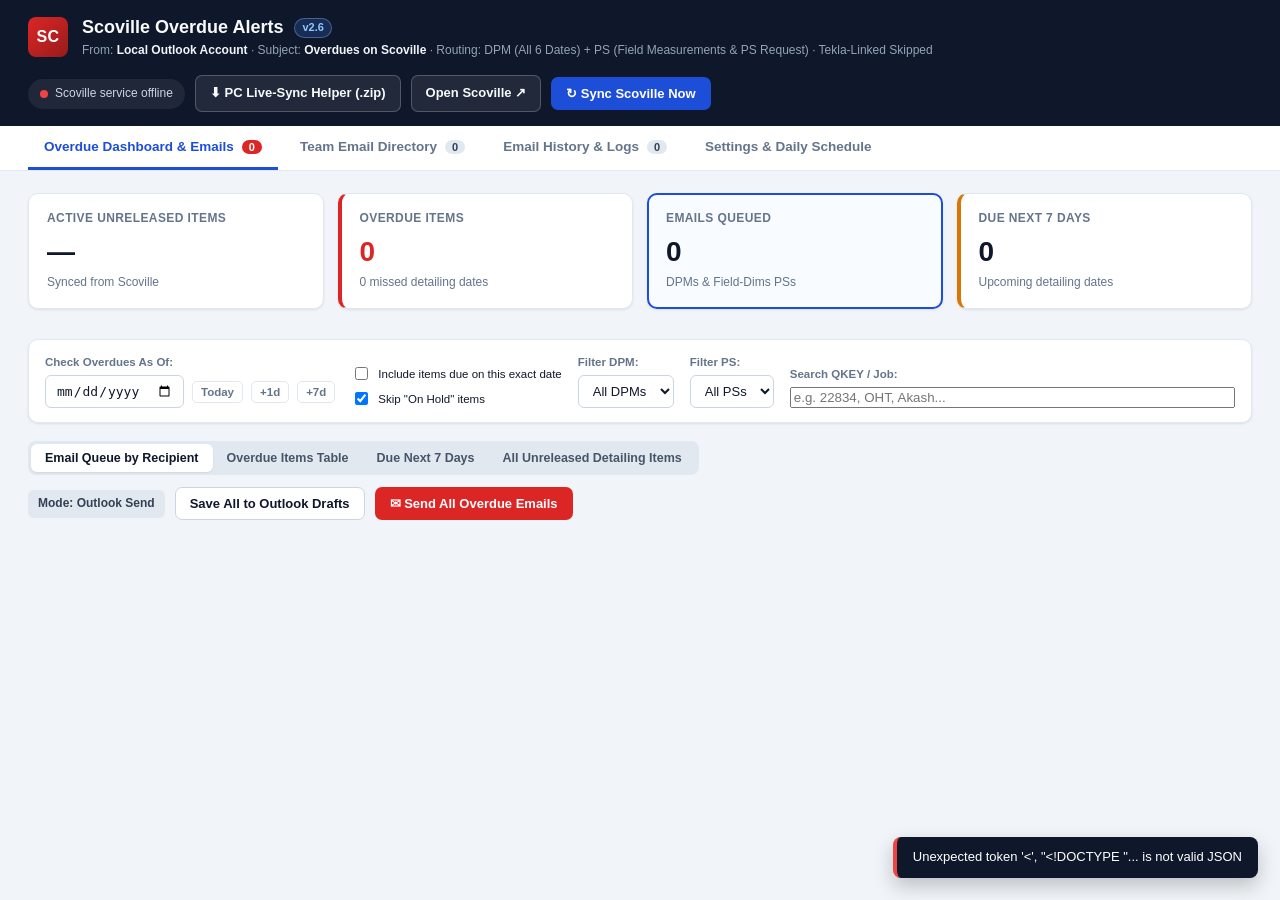
==== commit b9f05882: "Start Missing BOM (>2h) tracking strictly from 2026-11-25T09:41:00 onward" ====
--- a/index.html
+++ b/index.html
@@ -441,7 +441,7 @@
     </div>
   </div>
 
-  <script src="./static/standalone.js?v=16"></script>
-  <script src="./static/app.js?v=16"></script>
+  <script src="./static/standalone.js?v=17"></script>
+  <script src="./static/app.js?v=17"></script>
 </body>
 </html>
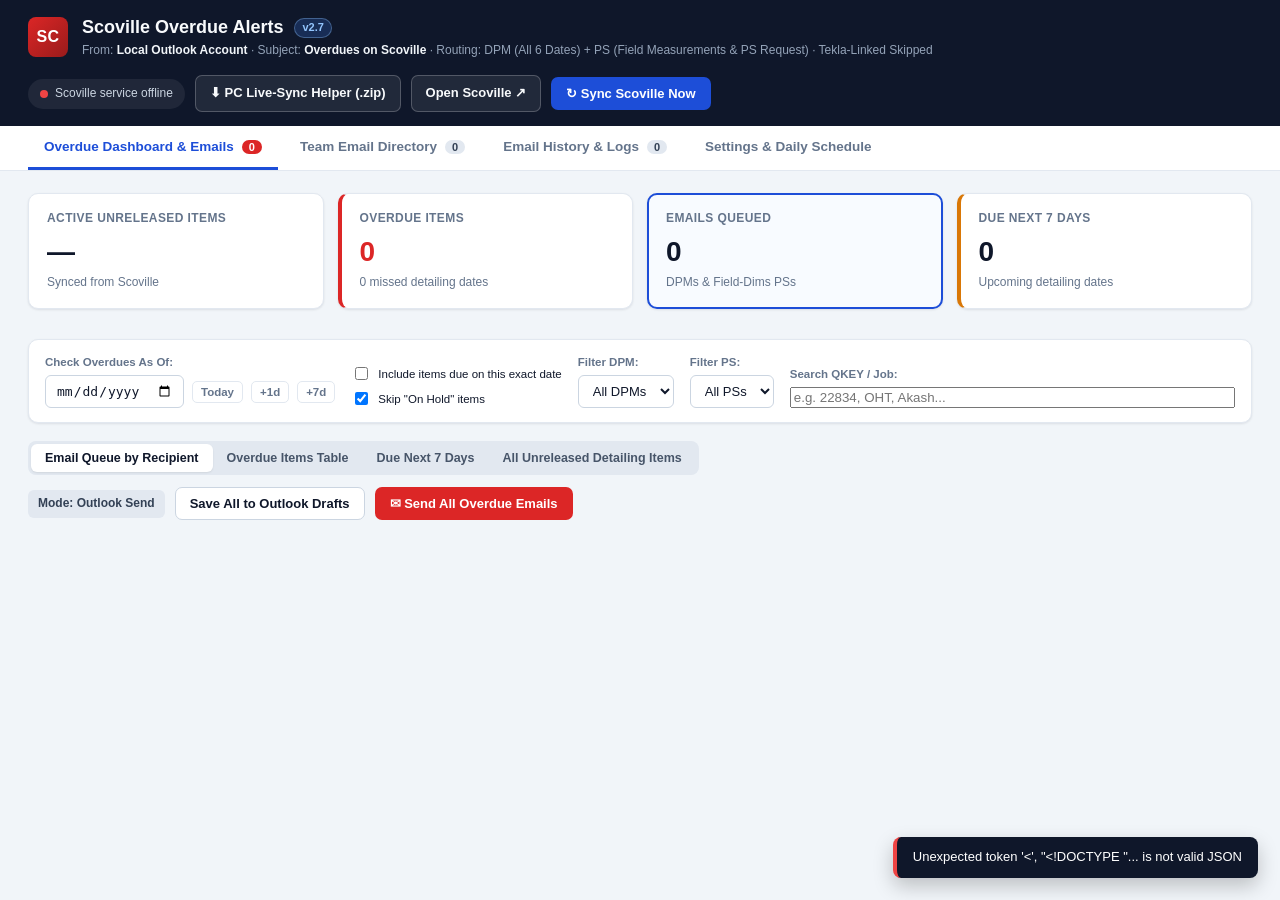
==== commit bede3dbb: "Add automatic >2h Missing BOM auto-sender with formal wording and CC: bmasta@qiworks.com (v2.7)" ====
--- a/index.html
+++ b/index.html
@@ -14,7 +14,7 @@
     <div class="topbar-brand">
       <div class="brand-badge">SC</div>
       <div>
-        <h1>Scoville Overdue Alerts <span class="ver-pill">v2.6</span></h1>
+        <h1>Scoville Overdue Alerts <span class="ver-pill">v2.7</span></h1>
         <p class="subtitle">
           From: <strong id="hdrFromEmail">Local Outlook Account</strong> &middot;
           Subject: <strong id="hdrSubject">Overdues on Scoville</strong> &middot;
@@ -396,6 +396,33 @@
             <p class="hint" id="lastAutoRunHint">Last automatic run: Never</p>
           </div>
 
+          <div class="panel-card">
+            <h3>Automatic &gt;2-Hour Missing BOM Alerts</h3>
+            <p class="muted">Checks Scoville &amp; this PC's local Outlook every 10 min and automatically emails the DPM (with Manager CC'd) if no BOM email is sent within 2 hours of Tekla linking.</p>
+            <div class="form-row">
+              <label class="chk-label">
+                <input type="checkbox" id="setBomAutoEnabled" />
+                <span><strong>Enable Automatic Missing BOM Emails on This PC</strong></span>
+              </label>
+            </div>
+            <div class="two-col">
+              <div class="form-row">
+                <label>Hours After Tekla Link</label>
+                <input type="number" id="setBomGraceHours" min="0.5" max="72" step="0.5" value="2" />
+              </div>
+              <div class="form-row" style="justify-content:flex-end;">
+                <label class="chk-label">
+                  <input type="checkbox" id="setBomWorkHoursOnly" checked />
+                  <span>Work Hours Only (6 AM–6 PM Mon–Fri)</span>
+                </label>
+              </div>
+            </div>
+            <div class="form-row">
+              <label>CC Manager Email(s) on Missing BOM Alerts</label>
+              <input type="text" id="setBomCcEmails" value="bmasta@qiworks.com" placeholder="bmasta@qiworks.com" />
+            </div>
+          </div>
+
           <form class="panel-card" autocomplete="on" onsubmit="return false;">
             <h3>Scoville Connection</h3>
             <p class="muted">Read-only sync credentials for Scoville (`http://scoville:7555`).</p>
@@ -441,7 +468,7 @@
     </div>
   </div>
 
-  <script src="./static/standalone.js?v=17"></script>
-  <script src="./static/app.js?v=17"></script>
+  <script src="./static/standalone.js?v=18"></script>
+  <script src="./static/app.js?v=18"></script>
 </body>
 </html>
